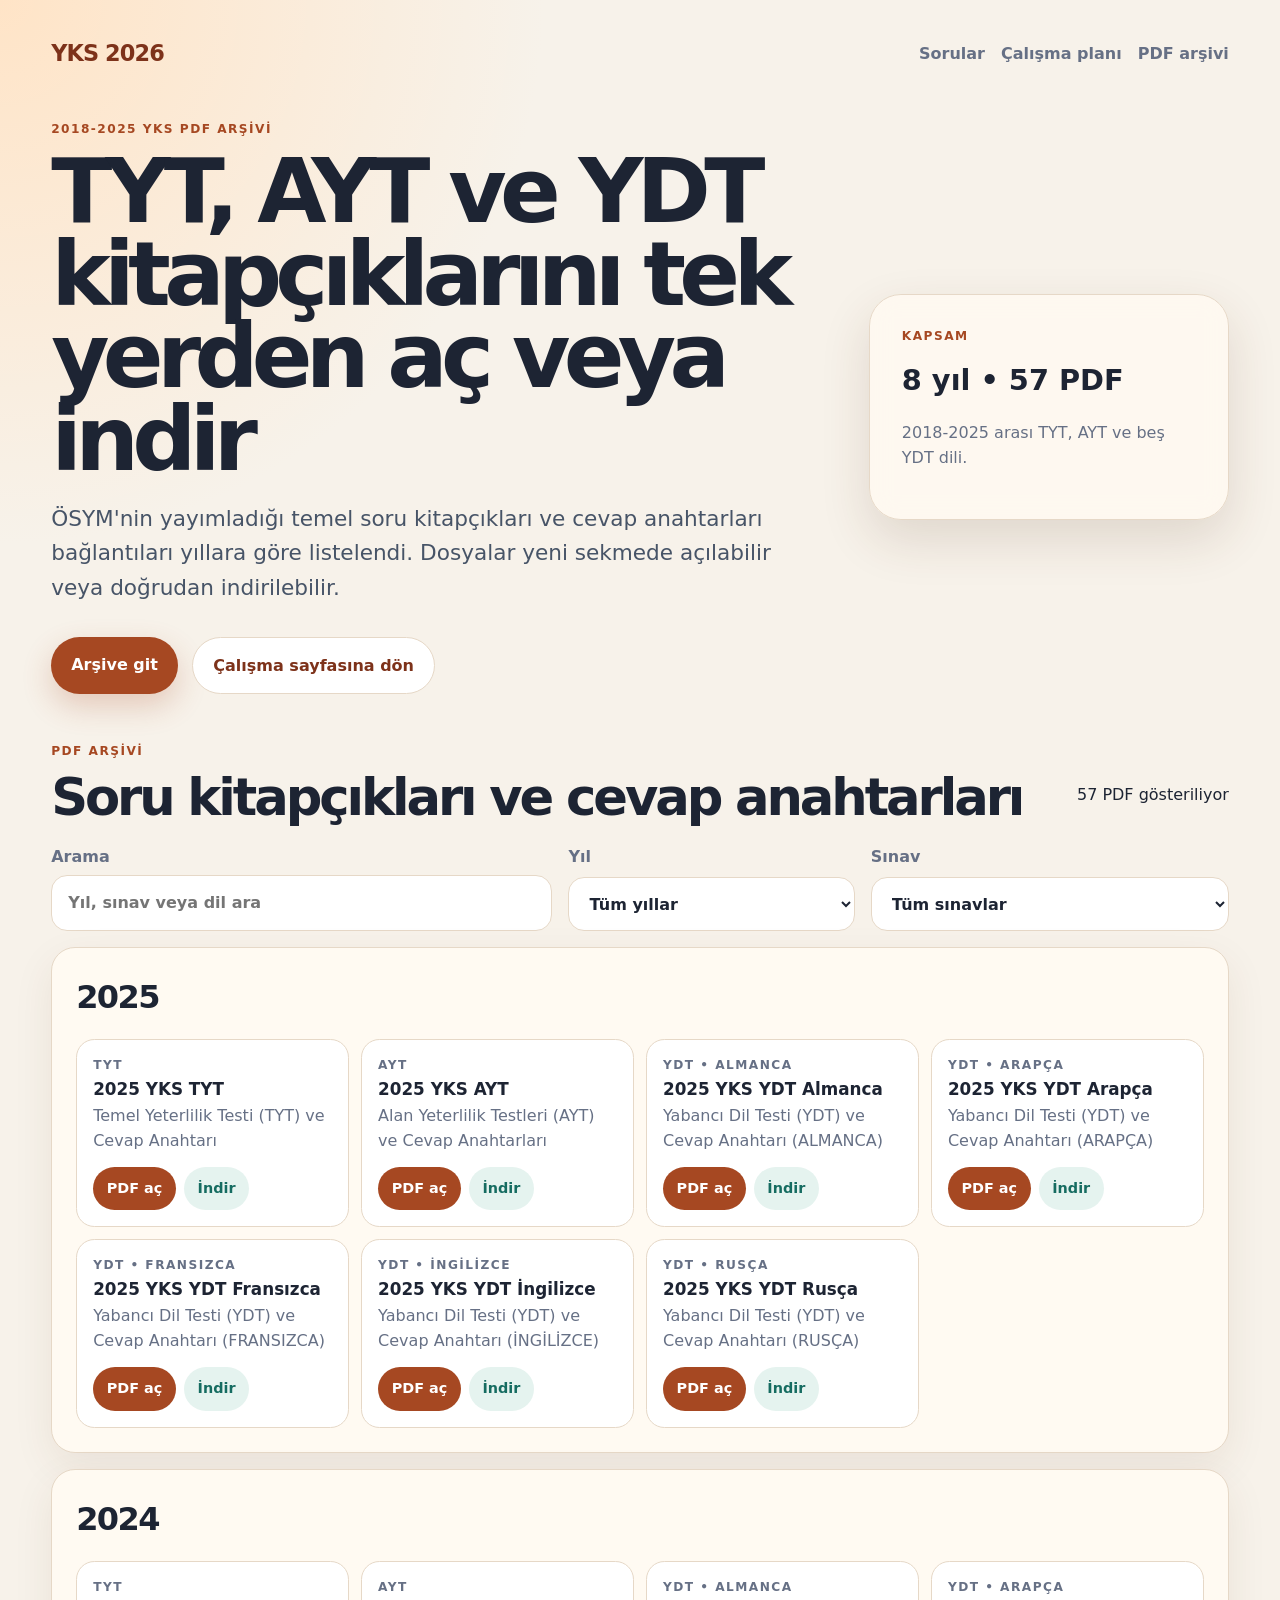
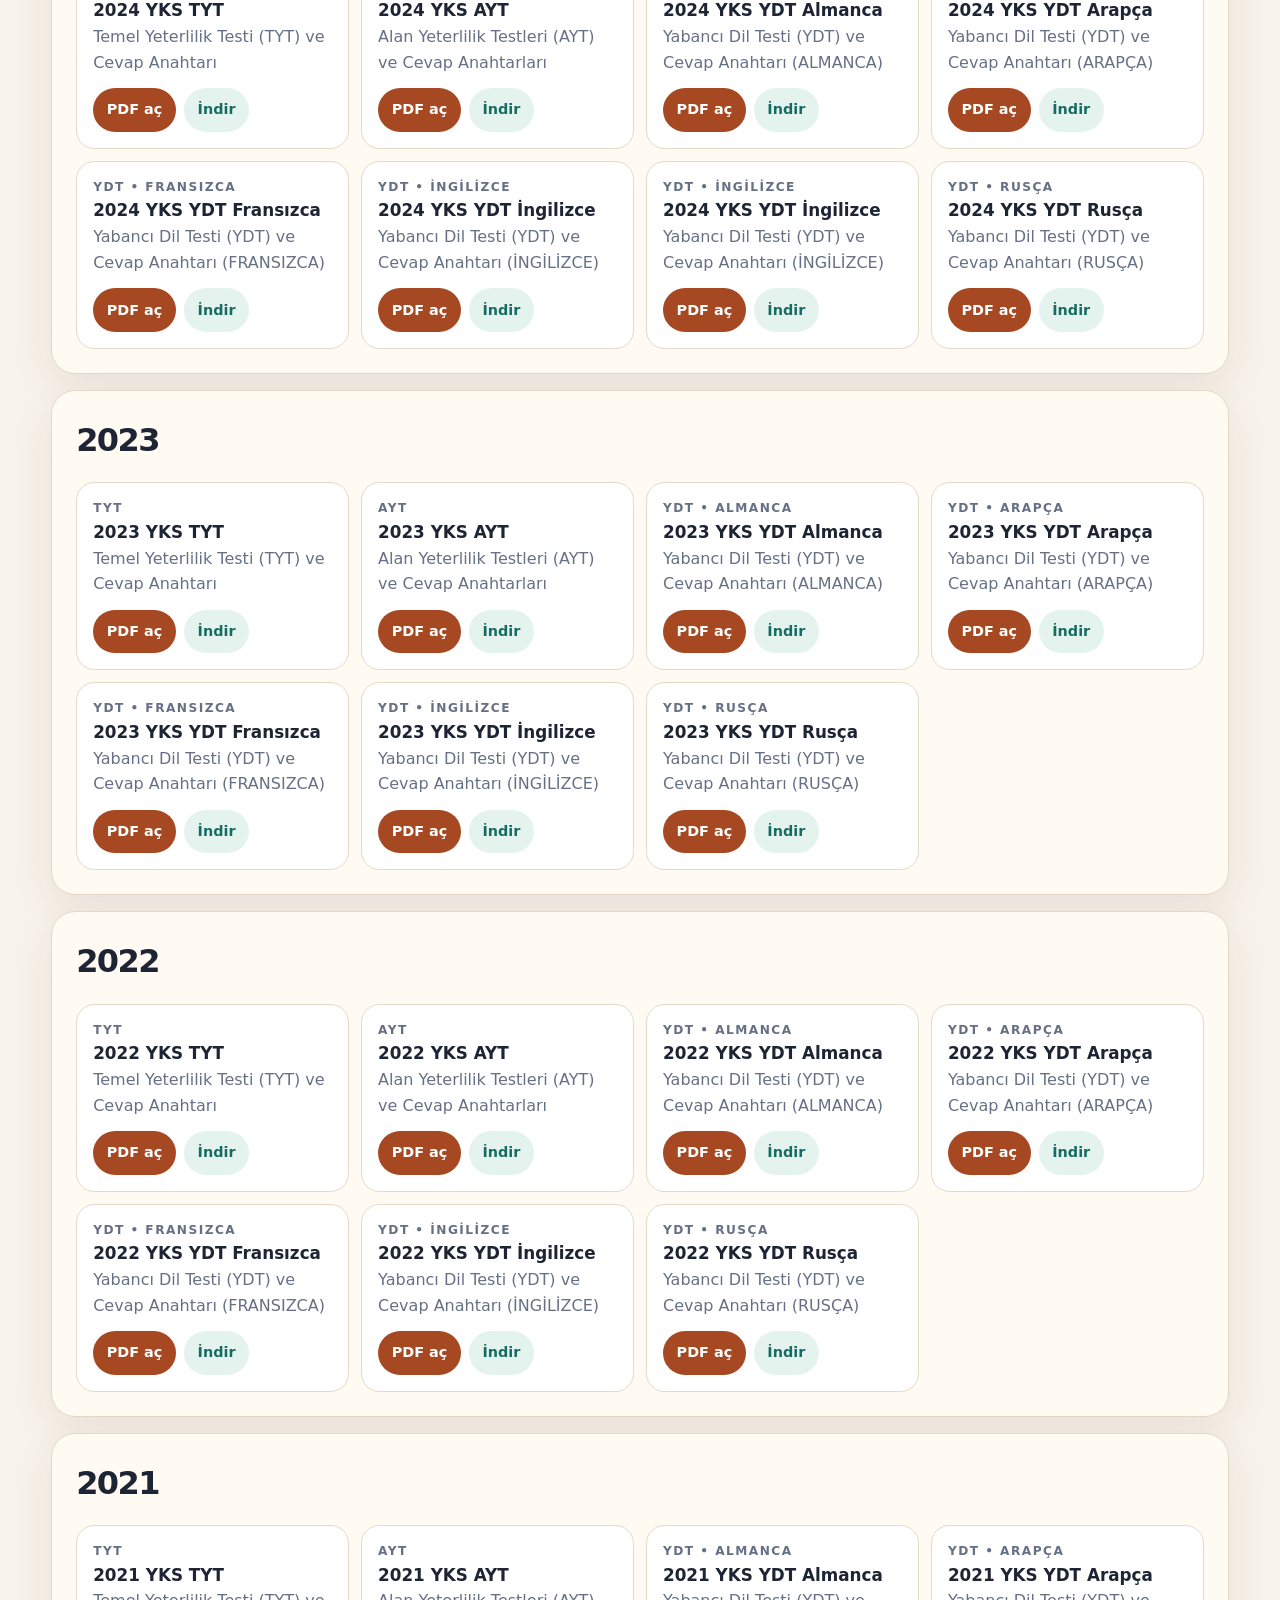
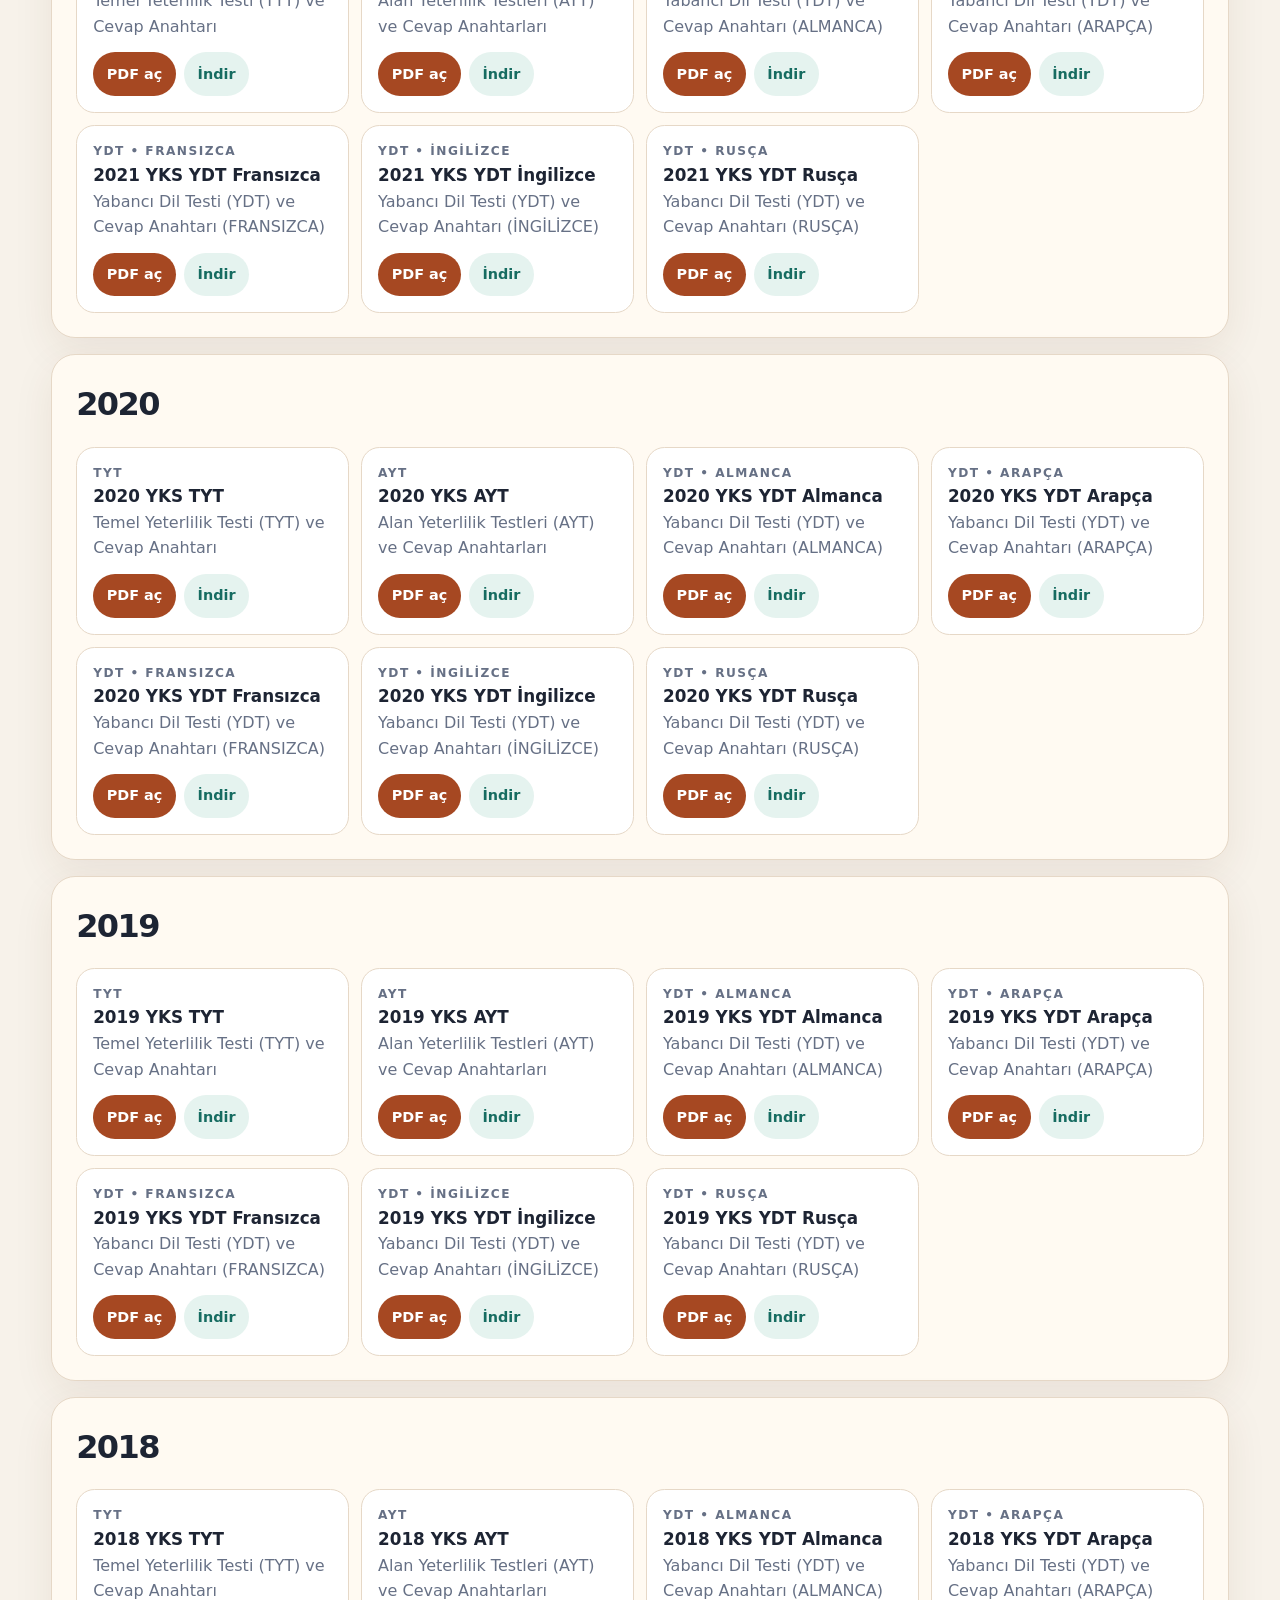
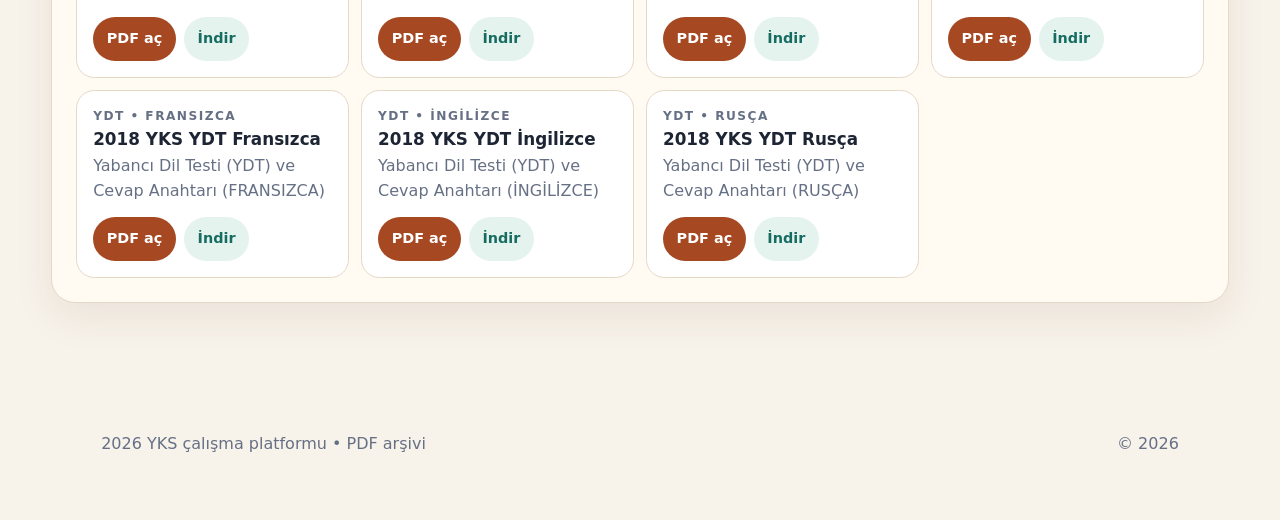
==== pdfler.html @ 3465b0e2 "Add interactive TYT sections and PDF archive" ====
<!doctype html>
<html lang="tr">
  <head>
    <meta charset="utf-8">
    <meta name="viewport" content="width=device-width, initial-scale=1">
    <title>YKS PDF Arşivi | 2018-2025 TYT AYT YDT</title>
    <meta name="description" content="2018-2025 YKS TYT, AYT ve YDT ÖSYM PDF soru kitapçıkları ve cevap anahtarları arşivi.">
    <link rel="stylesheet" href="styles.css">
  </head>
  <body>
    <header class="hero archive-hero">
      <nav class="topbar" aria-label="Ana gezinme">
        <a class="brand" href="index.html#top" aria-label="YKS platformu ana sayfa">YKS 2026</a>
        <div class="nav-links">
          <a href="index.html#sorular">Sorular</a>
          <a href="index.html#program">Çalışma planı</a>
          <a href="pdfler.html">PDF arşivi</a>
        </div>
      </nav>
      <section id="top" class="hero-grid">
        <div class="hero-copy">
          <p class="eyebrow">2018-2025 YKS PDF arşivi</p>
          <h1>TYT, AYT ve YDT kitapçıklarını tek yerden aç veya indir</h1>
          <p>ÖSYM'nin yayımladığı temel soru kitapçıkları ve cevap anahtarları bağlantıları yıllara göre listelendi. Dosyalar yeni sekmede açılabilir veya doğrudan indirilebilir.</p>
          <div class="hero-actions">
            <a class="primary-button" href="#arsiv">Arşive git</a>
            <a class="secondary-button" href="index.html">Çalışma sayfasına dön</a>
          </div>
        </div>
        <aside class="progress-card">
          <p class="eyebrow">Kapsam</p>
          <h2>8 yıl • 57 PDF</h2>
          <p>2018-2025 arası TYT, AYT ve beş YDT dili.</p>
        </aside>
      </section>
    </header>

    <main>
      <section id="arsiv" class="archive-section" aria-labelledby="archive-heading">
        <div class="section-heading">
          <div>
            <p class="eyebrow">PDF arşivi</p>
            <h2 id="archive-heading">Soru kitapçıkları ve cevap anahtarları</h2>
          </div>
          <p id="archive-count">57 PDF gösteriliyor</p>
        </div>

        <form class="archive-filters" aria-label="PDF filtreleri">
          <label>
            Arama
            <input id="pdf-search" type="search" placeholder="Yıl, sınav veya dil ara">
          </label>
          <label>
            Yıl
            <select id="pdf-year-filter">
              <option value="">Tüm yıllar</option>
            </select>
          </label>
          <label>
            Sınav
            <select id="pdf-exam-filter">
              <option value="">Tüm sınavlar</option>
              <option>TYT</option>
              <option>AYT</option>
              <option>YDT</option>
            </select>
          </label>
        </form>

        <div id="archive-list" class="archive-grid"></div>
      </section>
    </main>

    <footer>
      <p>2026 YKS çalışma platformu • PDF arşivi</p>
      <p>© <span id="year"></span></p>
    </footer>

    <script src="pdf-data.js"></script>
    <script src="pdfler.js"></script>
  </body>
</html>
---- styles.css ----
:root {
  color-scheme: light;
  --bg: #f7f2ea;
  --surface: #fffaf2;
  --surface-strong: #ffffff;
  --ink: #1d2433;
  --muted: #667085;
  --line: #e6d8c7;
  --brand: #a64822;
  --brand-dark: #7d321a;
  --accent: #166c61;
  --accent-soft: #e5f3ef;
  --shadow: 0 20px 50px rgb(83 52 28 / 14%);
  font-family: Inter, ui-sans-serif, system-ui, -apple-system, BlinkMacSystemFont, "Segoe UI", sans-serif;
}

* { box-sizing: border-box; }

html { scroll-behavior: smooth; }

body {
  margin: 0;
  background: radial-gradient(circle at top left, #ffe4c7 0, transparent 34rem), var(--bg);
  color: var(--ink);
  line-height: 1.6;
}

img { max-width: 100%; display: block; }

a { color: inherit; text-decoration: none; }

button, input, select { font: inherit; }

.hero {
  min-height: 78vh;
  padding: 1.25rem clamp(1rem, 4vw, 4rem) 4rem;
}

.topbar,
.hero-grid,
.study-plan,
.question-section,
.source-box,
footer {
  max-width: 1180px;
  margin: 0 auto;
}

.topbar {
  display: flex;
  align-items: center;
  justify-content: space-between;
  gap: 1rem;
  padding: 1rem 0 3rem;
}

.brand {
  font-weight: 900;
  letter-spacing: -0.04em;
  font-size: 1.4rem;
  color: var(--brand-dark);
}

.nav-links {
  display: flex;
  gap: 1rem;
  color: var(--muted);
  font-weight: 700;
}

.nav-links a:hover { color: var(--brand); }

.hero-grid {
  display: grid;
  grid-template-columns: minmax(0, 1fr) 360px;
  gap: clamp(2rem, 5vw, 5rem);
  align-items: center;
}

.hero-copy h1 {
  max-width: 850px;
  margin: 0;
  font-size: clamp(2.8rem, 7vw, 6.8rem);
  line-height: 0.92;
  letter-spacing: -0.075em;
}

.hero-copy p:not(.eyebrow) {
  max-width: 720px;
  color: #475467;
  font-size: clamp(1.05rem, 2vw, 1.35rem);
}

.eyebrow {
  margin: 0 0 0.7rem;
  color: var(--brand);
  font-weight: 900;
  letter-spacing: 0.12em;
  text-transform: uppercase;
  font-size: 0.76rem;
}

.hero-actions {
  display: flex;
  flex-wrap: wrap;
  gap: 0.9rem;
  margin-top: 2rem;
}

.primary-button,
.secondary-button,
.progress-card button,
.dialog-header button,
.choice-button {
  border: 0;
  border-radius: 999px;
  padding: 0.9rem 1.25rem;
  cursor: pointer;
  font-weight: 900;
}

.primary-button,
.progress-card button {
  background: var(--brand);
  color: white;
  box-shadow: 0 12px 30px rgb(166 72 34 / 24%);
}

.secondary-button,
.dialog-header button {
  background: var(--surface-strong);
  color: var(--brand-dark);
  border: 1px solid var(--line);
}

.progress-card {
  background: rgb(255 250 242 / 86%);
  border: 1px solid var(--line);
  border-radius: 2rem;
  padding: 2rem;
  box-shadow: var(--shadow);
  backdrop-filter: blur(14px);
}

.progress-card h2 { margin: 0; font-size: 1.8rem; }
.progress-card p:not(.eyebrow) { color: var(--muted); }

.progress-track {
  height: 0.85rem;
  background: #eadccb;
  border-radius: 99px;
  overflow: hidden;
  margin: 1.25rem 0;
}

.progress-track span {
  display: block;
  width: 0;
  height: 100%;
  background: linear-gradient(90deg, var(--accent), #3ba58e);
  transition: width 0.35s ease;
}

main { padding: 0 clamp(1rem, 4vw, 4rem) 4rem; }

.study-plan,
.source-box {
  background: var(--surface);
  border: 1px solid var(--line);
  border-radius: 2rem;
  padding: clamp(1.25rem, 3vw, 2rem);
  box-shadow: var(--shadow);
}

.plan-grid {
  display: grid;
  grid-template-columns: repeat(3, 1fr);
  gap: 1rem;
  margin-top: 1rem;
}

.plan-grid article {
  background: var(--surface-strong);
  border: 1px solid var(--line);
  border-radius: 1.4rem;
  padding: 1.2rem;
}

.plan-grid span {
  display: inline-grid;
  place-items: center;
  width: 2rem;
  height: 2rem;
  background: var(--accent-soft);
  color: var(--accent);
  border-radius: 50%;
  font-weight: 900;
}

.plan-grid h3 { margin-bottom: 0.35rem; }
.plan-grid p { margin: 0; color: var(--muted); }

.question-section { padding-top: 4rem; }

.section-heading {
  display: flex;
  align-items: end;
  justify-content: space-between;
  gap: 1rem;
  margin-bottom: 1.25rem;
}

.section-heading h2,
.study-plan h2,
.source-box h2 {
  margin: 0;
  font-size: clamp(2rem, 4vw, 3.4rem);
  letter-spacing: -0.06em;
  line-height: 1;
}

#result-count { color: var(--muted); font-weight: 800; }

.filters,
.archive-filters {
  display: grid;
  grid-template-columns: 1.4fr 0.8fr 1fr;
  gap: 1rem;
  margin-bottom: 1rem;
}

.filters label,
.archive-filters label {
  display: grid;
  gap: 0.35rem;
  color: var(--muted);
  font-weight: 800;
}

.filters input,
.filters select,
.archive-filters input,
.archive-filters select {
  width: 100%;
  border: 1px solid var(--line);
  border-radius: 1rem;
  background: var(--surface-strong);
  color: var(--ink);
  padding: 0.9rem 1rem;
}

.question-grid {
  position: sticky;
  top: 0;
  z-index: 5;
  display: flex;
  flex-wrap: wrap;
  gap: 0.45rem;
  padding: 0.8rem;
  margin: 0 -0.8rem 1rem;
  background: rgb(247 242 234 / 88%);
  backdrop-filter: blur(12px);
  border-radius: 1rem;
}

.question-pill {
  display: inline-grid;
  place-items: center;
  width: 2.35rem;
  height: 2.35rem;
  border-radius: 0.75rem;
  background: var(--surface-strong);
  border: 1px solid var(--line);
  color: var(--brand-dark);
  font-weight: 900;
}

.question-pill.is-done {
  background: var(--accent);
  color: white;
  border-color: var(--accent);
}

.question-pill.is-attempted:not(.is-done) {
  background: var(--accent-soft);
  border-color: #9fd2c6;
  color: var(--accent);
}

.question-list {
  display: grid;
  gap: 1.25rem;
}

.question-card {
  background: var(--surface-strong);
  border: 1px solid var(--line);
  border-radius: 2rem;
  padding: clamp(1rem, 3vw, 1.7rem);
  box-shadow: 0 14px 40px rgb(83 52 28 / 10%);
  scroll-margin-top: 6rem;
}

.question-header {
  display: flex;
  justify-content: space-between;
  gap: 1rem;
  margin-bottom: 1rem;
}

.question-header h2 { margin: 0; font-size: 2rem; letter-spacing: -0.04em; }
.question-header p:not(.eyebrow) { margin: 0.35rem 0 0; color: var(--muted); }

.attempt-badge {
  flex: 0 0 auto;
  min-width: 6rem;
  min-height: 3rem;
  border-radius: 1.2rem;
  display: grid;
  place-items: center;
  background: #fff3e6;
  color: var(--brand-dark);
  border: 1px solid #ebd6c1;
  font-size: 0.9rem;
  font-weight: 950;
  text-align: center;
}

.attempt-badge.is-open {
  background: var(--accent);
  border-color: var(--accent);
  color: white;
}

.question-body {
  display: grid;
  grid-template-columns: minmax(280px, 38%) minmax(0, 1fr);
  gap: 1.25rem;
  align-items: start;
}

.image-button {
  appearance: none;
  width: 100%;
  border: 1px solid var(--line);
  border-radius: 1.4rem;
  background: #fbfbfb;
  padding: 0.8rem;
  cursor: zoom-in;
  text-align: left;
  color: var(--muted);
  font-weight: 900;
}

.image-button img {
  width: 100%;
  max-height: 720px;
  object-fit: contain;
  object-position: top center;
  border-radius: 1rem;
  background: white;
}

.image-button span { display: block; margin-top: 0.65rem; text-align: center; }

.quiz-column {
  display: grid;
  gap: 1rem;
}

.quiz-panel,
.solution-locked {
  background: #fff7ec;
  border: 1px solid #eadccb;
  border-radius: 1.4rem;
  padding: 1.1rem;
}

.quiz-panel h3,
.solution-locked h3 {
  margin: 0 0 0.75rem;
}

.choice-grid {
  display: grid;
  grid-template-columns: repeat(5, minmax(0, 1fr));
  gap: 0.5rem;
}

.choice-button {
  background: white;
  color: var(--brand-dark);
  border: 1px solid var(--line);
  min-height: 3rem;
}

.choice-button:not(:disabled):hover {
  border-color: var(--brand);
  box-shadow: 0 8px 18px rgb(166 72 34 / 12%);
}

.choice-button.is-correct {
  background: var(--accent);
  border-color: var(--accent);
  color: white;
}

.choice-button.is-wrong {
  background: #ba1a1a;
  border-color: #ba1a1a;
  color: white;
}

.quiz-hint,
.solution-locked p {
  margin: 0.8rem 0 0;
  color: var(--muted);
}

.feedback {
  margin-top: 0.85rem;
  border-radius: 1rem;
  padding: 0.8rem;
  font-weight: 800;
}

.feedback.is-correct {
  background: var(--accent-soft);
  color: var(--accent);
}

.feedback.is-wrong {
  background: #fff1f0;
  color: #9f1c1c;
}

.solution-panel {
  background: #fff7ec;
  border: 1px solid #eadccb;
  border-radius: 1.4rem;
  padding: 1.1rem;
}

.meta-row {
  display: flex;
  flex-wrap: wrap;
  gap: 0.5rem;
  margin-bottom: 0.85rem;
}

.meta-row span {
  background: white;
  border: 1px solid var(--line);
  border-radius: 999px;
  padding: 0.35rem 0.65rem;
  color: var(--muted);
  font-size: 0.86rem;
  font-weight: 900;
}

.solution-panel h3 { margin: 0 0 0.5rem; }
.solution-panel ol { padding-left: 1.25rem; margin: 0; }
.solution-panel li + li { margin-top: 0.75rem; }

.takeaway {
  margin-top: 1rem;
  padding: 0.9rem;
  background: var(--accent-soft);
  color: #17443e;
  border-radius: 1rem;
}

.complete-toggle {
  display: flex;
  align-items: center;
  gap: 0.6rem;
  margin-top: 1rem;
  font-weight: 900;
  color: var(--accent);
}

.complete-toggle input {
  width: 1.2rem;
  height: 1.2rem;
  accent-color: var(--accent);
}

.source-box { margin-top: 4rem; }
.source-box p:not(.eyebrow) { color: var(--muted); max-width: 850px; }
.source-box a { color: var(--brand); font-weight: 900; text-decoration: underline; }

.archive-hero {
  padding-bottom: 2rem;
}

.archive-section {
  max-width: 1180px;
  margin: 0 auto;
  padding-top: 1rem;
}

.archive-grid {
  display: grid;
  gap: 1rem;
}

.archive-year {
  background: var(--surface);
  border: 1px solid var(--line);
  border-radius: 1.5rem;
  padding: clamp(1rem, 3vw, 1.5rem);
  box-shadow: 0 14px 40px rgb(83 52 28 / 8%);
}

.archive-year h2 {
  margin: 0 0 1rem;
  font-size: 2rem;
  letter-spacing: -0.05em;
}

.pdf-card-grid {
  display: grid;
  grid-template-columns: repeat(auto-fit, minmax(230px, 1fr));
  gap: 0.75rem;
}

.pdf-card {
  display: grid;
  gap: 0.8rem;
  background: var(--surface-strong);
  border: 1px solid var(--line);
  border-radius: 1.15rem;
  padding: 1rem;
}

.pdf-card h3 {
  margin: 0;
  font-size: 1.05rem;
}

.pdf-card p {
  margin: 0;
  color: var(--muted);
}

.pdf-actions {
  display: flex;
  flex-wrap: wrap;
  gap: 0.5rem;
}

.pdf-actions a {
  border-radius: 999px;
  padding: 0.65rem 0.85rem;
  font-weight: 900;
  font-size: 0.9rem;
}

.pdf-actions a:first-child {
  background: var(--brand);
  color: white;
}

.pdf-actions a:last-child {
  background: var(--accent-soft);
  color: var(--accent);
}

.image-dialog {
  width: min(96vw, 1050px);
  max-height: 94vh;
  border: 0;
  border-radius: 1.5rem;
  padding: 1rem;
  background: white;
  box-shadow: var(--shadow);
}

.image-dialog::backdrop { background: rgb(29 36 51 / 72%); }

.dialog-header {
  display: flex;
  justify-content: space-between;
  align-items: center;
  gap: 1rem;
  margin-bottom: 0.8rem;
}

.dialog-header h2 { margin: 0; }

.image-dialog img {
  width: 100%;
  max-height: 82vh;
  object-fit: contain;
  background: white;
}

footer {
  display: flex;
  justify-content: space-between;
  color: var(--muted);
  padding: 3rem clamp(1rem, 4vw, 4rem);
}

@media (max-width: 900px) {
  .hero-grid,
  .question-body,
  .filters,
  .archive-filters,
  .plan-grid {
    grid-template-columns: 1fr;
  }

  .nav-links { display: none; }
  .hero { min-height: auto; }
  .question-grid { position: static; }
}

@media (max-width: 560px) {
  .question-header,
  .section-heading,
  footer {
    align-items: start;
    flex-direction: column;
  }

  .hero-actions a { width: 100%; text-align: center; }
  .question-card { border-radius: 1.3rem; }
  .choice-grid { grid-template-columns: repeat(3, 1fr); }
  .answer-badge { width: 3.2rem; height: 3.2rem; }
}
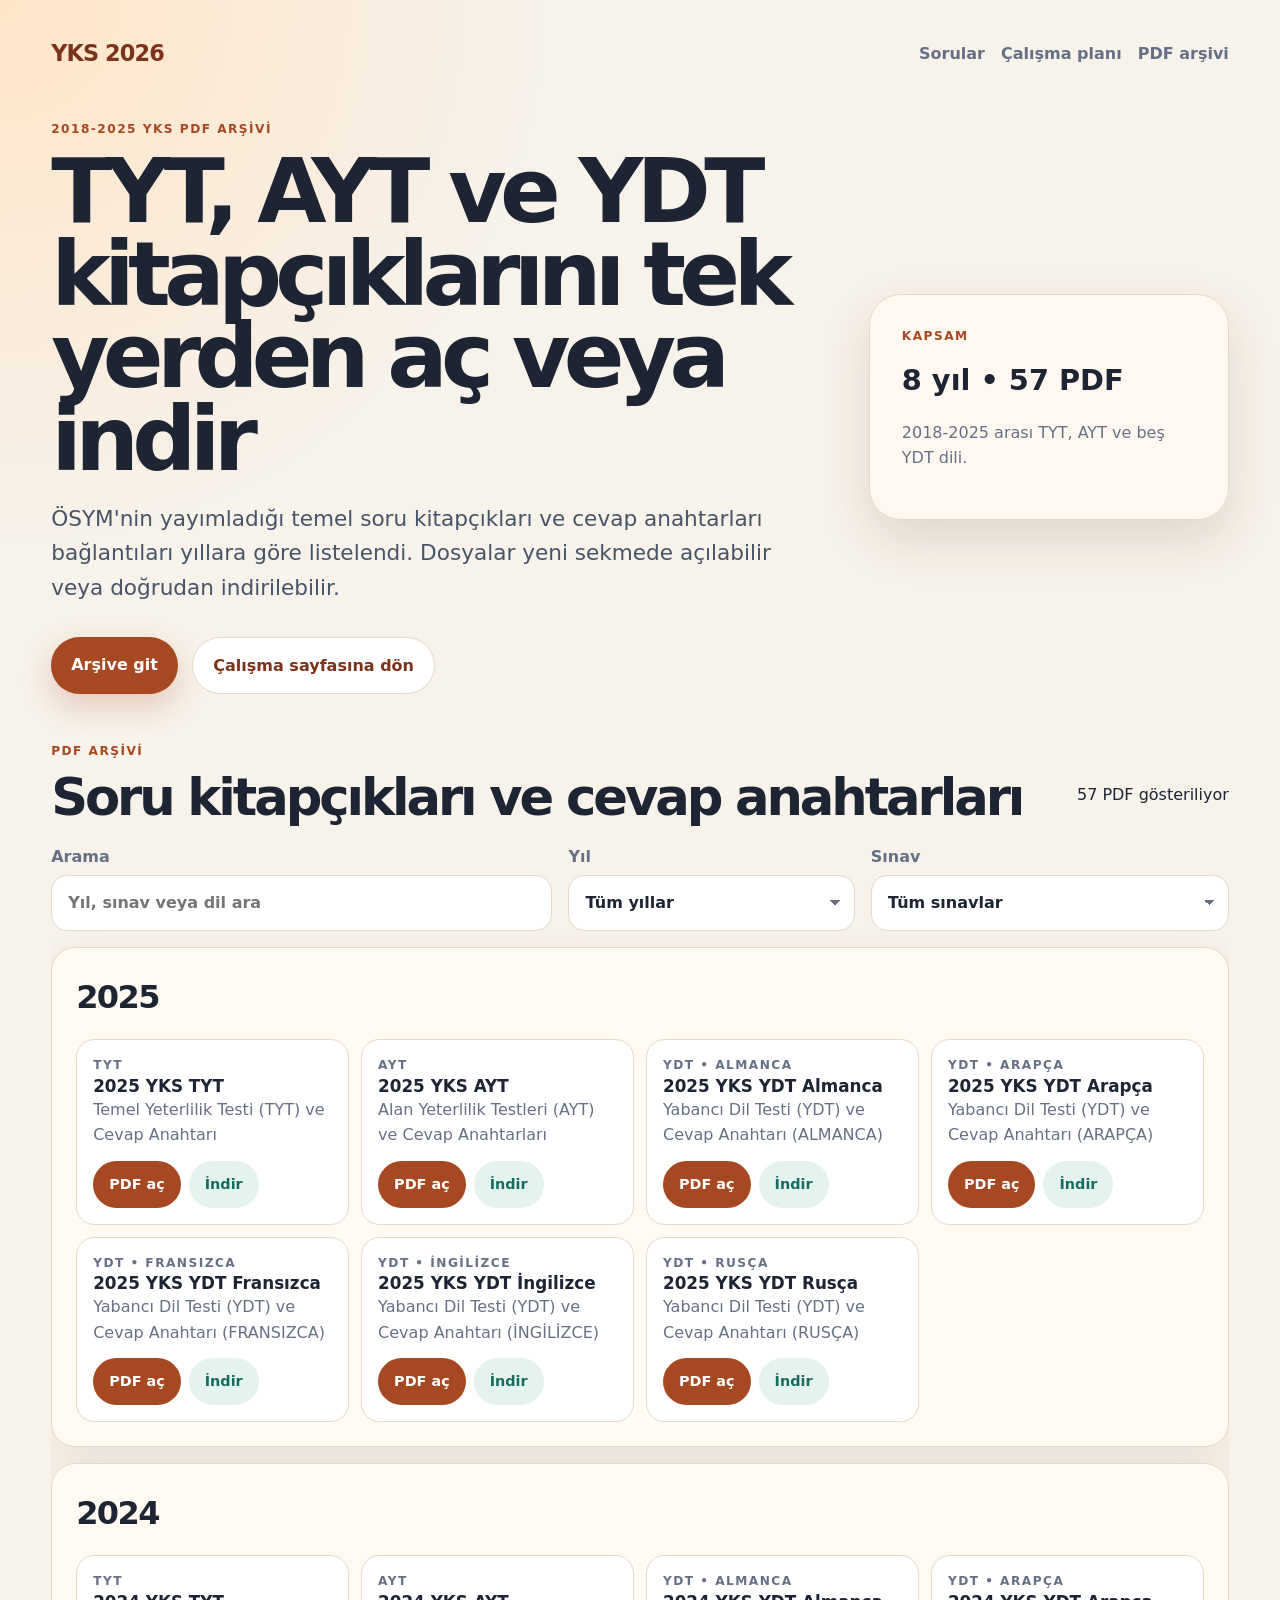
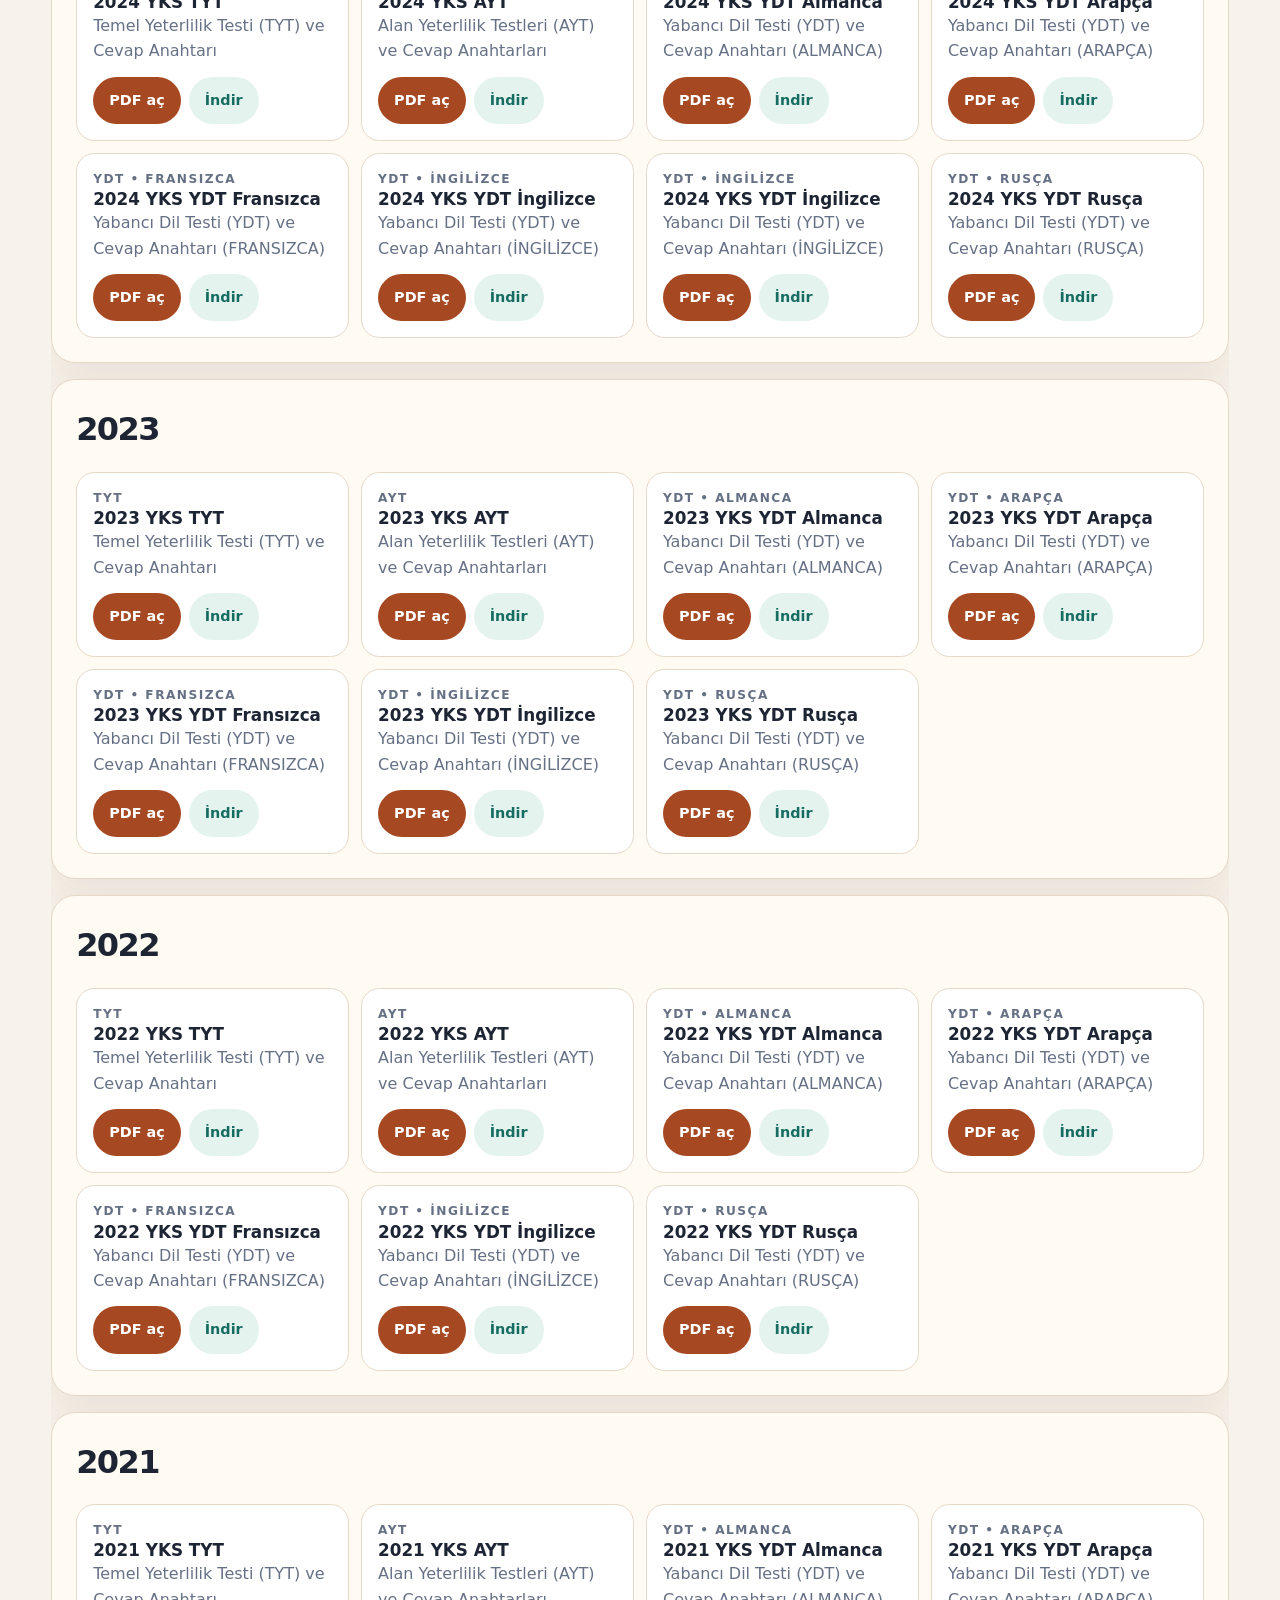
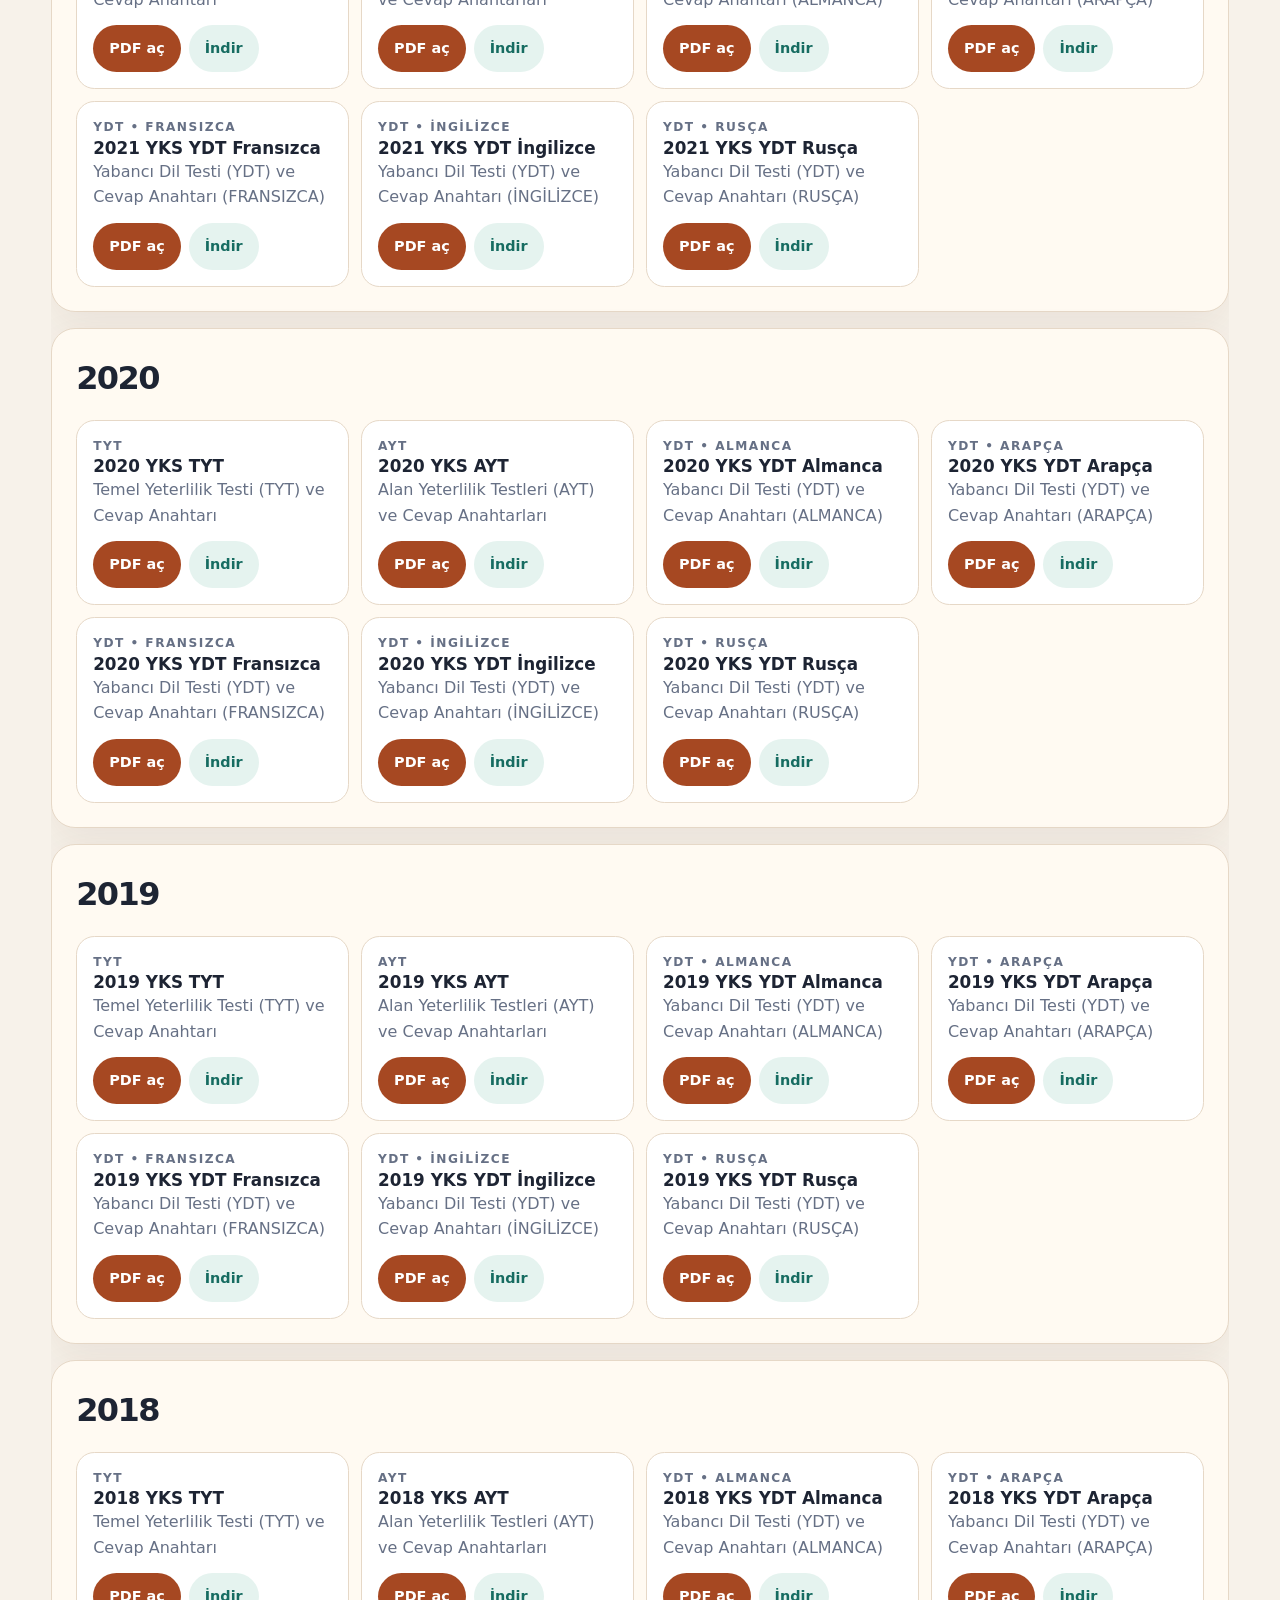
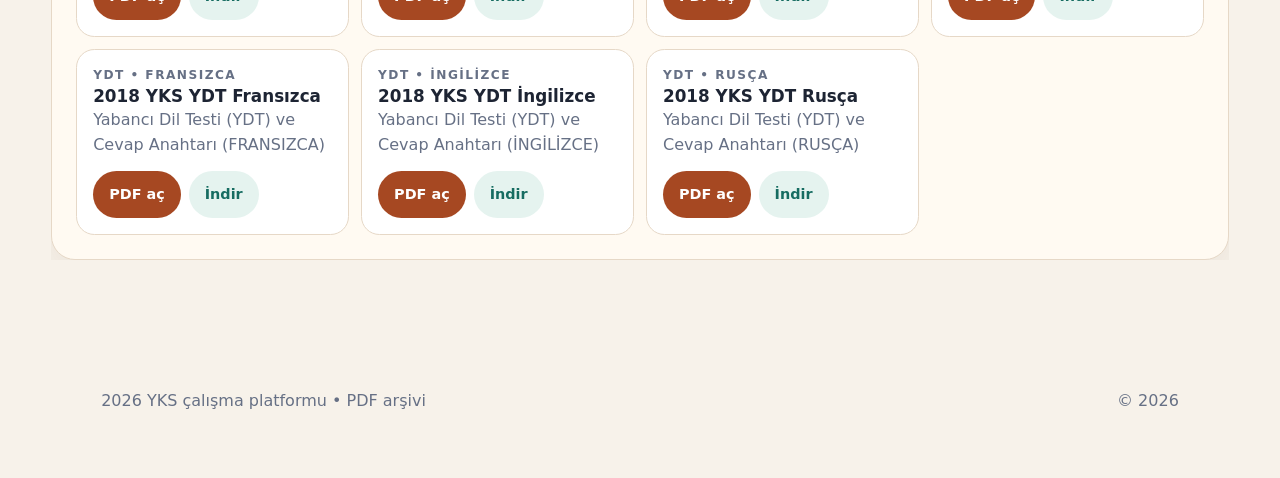
==== commit 0a6f03a5: "Fix mobile archive layout and question rendering" ====
--- a/pdfler.html
+++ b/pdfler.html
@@ -5,7 +5,7 @@
     <meta name="viewport" content="width=device-width, initial-scale=1">
     <title>YKS PDF Arşivi | 2018-2025 TYT AYT YDT</title>
     <meta name="description" content="2018-2025 YKS TYT, AYT ve YDT ÖSYM PDF soru kitapçıkları ve cevap anahtarları arşivi.">
-    <link rel="stylesheet" href="styles.css">
+    <link rel="stylesheet" href="styles.css?v=20260505-fix1">
   </head>
   <body>
     <header class="hero archive-hero">
@@ -76,7 +76,7 @@
       <p>© <span id="year"></span></p>
     </footer>
 
-    <script src="pdf-data.js"></script>
-    <script src="pdfler.js"></script>
+    <script src="pdf-data.js?v=20260505-fix1"></script>
+    <script src="pdfler.js?v=20260505-fix1"></script>
   </body>
 </html>
--- a/styles.css
+++ b/styles.css
@@ -31,6 +31,13 @@
 
 button, input, select { font: inherit; }
 
+input,
+select,
+button,
+a {
+  -webkit-tap-highlight-color: transparent;
+}
+
 .hero {
   min-height: 78vh;
   padding: 1.25rem clamp(1rem, 4vw, 4rem) 4rem;
@@ -241,12 +248,26 @@
 .filters select,
 .archive-filters input,
 .archive-filters select {
+  appearance: none;
   width: 100%;
   border: 1px solid var(--line);
   border-radius: 1rem;
   background: var(--surface-strong);
   color: var(--ink);
   padding: 0.9rem 1rem;
+}
+
+.filters select,
+.archive-filters select {
+  background-image:
+    linear-gradient(45deg, transparent 50%, var(--muted) 50%),
+    linear-gradient(135deg, var(--muted) 50%, transparent 50%);
+  background-position:
+    calc(100% - 1.15rem) 50%,
+    calc(100% - 0.8rem) 50%;
+  background-size: 0.35rem 0.35rem;
+  background-repeat: no-repeat;
+  padding-right: 2.2rem;
 }
 
 .question-grid {
@@ -497,6 +518,7 @@
   max-width: 1180px;
   margin: 0 auto;
   padding-top: 1rem;
+  overflow: hidden;
 }
 
 .archive-grid {
@@ -527,15 +549,18 @@
 .pdf-card {
   display: grid;
   gap: 0.8rem;
+  align-content: space-between;
   background: var(--surface-strong);
   border: 1px solid var(--line);
   border-radius: 1.15rem;
   padding: 1rem;
+  min-width: 0;
 }
 
 .pdf-card h3 {
   margin: 0;
   font-size: 1.05rem;
+  line-height: 1.25;
 }
 
 .pdf-card p {
@@ -550,8 +575,11 @@
 }
 
 .pdf-actions a {
+  display: inline-flex;
+  align-items: center;
+  justify-content: center;
   border-radius: 999px;
-  padding: 0.65rem 0.85rem;
+  padding: 0.75rem 1rem;
   font-weight: 900;
   font-size: 0.9rem;
 }
@@ -564,6 +592,15 @@
 .pdf-actions a:last-child {
   background: var(--accent-soft);
   color: var(--accent);
+}
+
+.archive-empty {
+  background: var(--surface);
+  border: 1px solid var(--line);
+  border-radius: 1.25rem;
+  padding: 1.25rem;
+  color: var(--muted);
+  font-weight: 800;
 }
 
 .image-dialog {
@@ -617,6 +654,42 @@
 }
 
 @media (max-width: 560px) {
+  body {
+    background: radial-gradient(circle at top left, #ffe4c7 0, transparent 22rem), var(--bg);
+  }
+
+  .hero {
+    padding: 0.85rem 1rem 2.25rem;
+  }
+
+  .archive-hero {
+    padding-bottom: 1.25rem;
+  }
+
+  main {
+    padding: 0 1rem 2.5rem;
+  }
+
+  .topbar {
+    padding-bottom: 2rem;
+  }
+
+  .brand {
+    font-size: 1.15rem;
+  }
+
+  .hero-copy h1 {
+    font-size: clamp(2.2rem, 12vw, 3.65rem);
+    letter-spacing: -0.065em;
+  }
+
+  .section-heading h2,
+  .study-plan h2,
+  .source-box h2 {
+    font-size: clamp(2rem, 10vw, 2.85rem);
+    line-height: 1.02;
+  }
+
   .question-header,
   .section-heading,
   footer {
@@ -624,8 +697,99 @@
     flex-direction: column;
   }
 
+  .filters,
+  .archive-filters {
+    display: grid;
+    gap: 0.75rem;
+  }
+
+  .filters label,
+  .archive-filters label {
+    width: 100%;
+  }
+
+  .filters input,
+  .filters select,
+  .archive-filters input,
+  .archive-filters select {
+    min-height: 3.45rem;
+    border-radius: 1.05rem;
+    font-size: 1rem;
+  }
+
+  .question-grid {
+    max-height: 11rem;
+    overflow: auto;
+    margin-inline: 0;
+    padding: 0.65rem;
+  }
+
+  .question-pill {
+    width: 2.55rem;
+    height: 2.55rem;
+    font-size: 0.78rem;
+  }
+
   .hero-actions a { width: 100%; text-align: center; }
-  .question-card { border-radius: 1.3rem; }
+
+  .question-card,
+  .study-plan,
+  .source-box,
+  .archive-year {
+    border-radius: 1.3rem;
+  }
+
+  .question-card {
+    padding: 0.9rem;
+  }
+
+  .question-header h2 {
+    font-size: 1.65rem;
+  }
+
   .choice-grid { grid-template-columns: repeat(3, 1fr); }
-  .answer-badge { width: 3.2rem; height: 3.2rem; }
-}
+
+  .attempt-badge {
+    width: 100%;
+    min-height: 2.7rem;
+  }
+
+  .archive-section {
+    padding-top: 0;
+  }
+
+  .archive-grid {
+    gap: 0.85rem;
+  }
+
+  .archive-year {
+    padding: 1rem;
+  }
+
+  .archive-year h2 {
+    font-size: 2.15rem;
+  }
+
+  .pdf-card-grid {
+    grid-template-columns: 1fr;
+  }
+
+  .pdf-card {
+    border-radius: 1rem;
+    gap: 1rem;
+  }
+
+  .pdf-card h3 {
+    font-size: 1.25rem;
+  }
+
+  .pdf-actions {
+    display: grid;
+    grid-template-columns: 1fr 1fr;
+  }
+
+  footer {
+    padding: 2rem 1rem;
+    gap: 0.6rem;
+  }
+}
